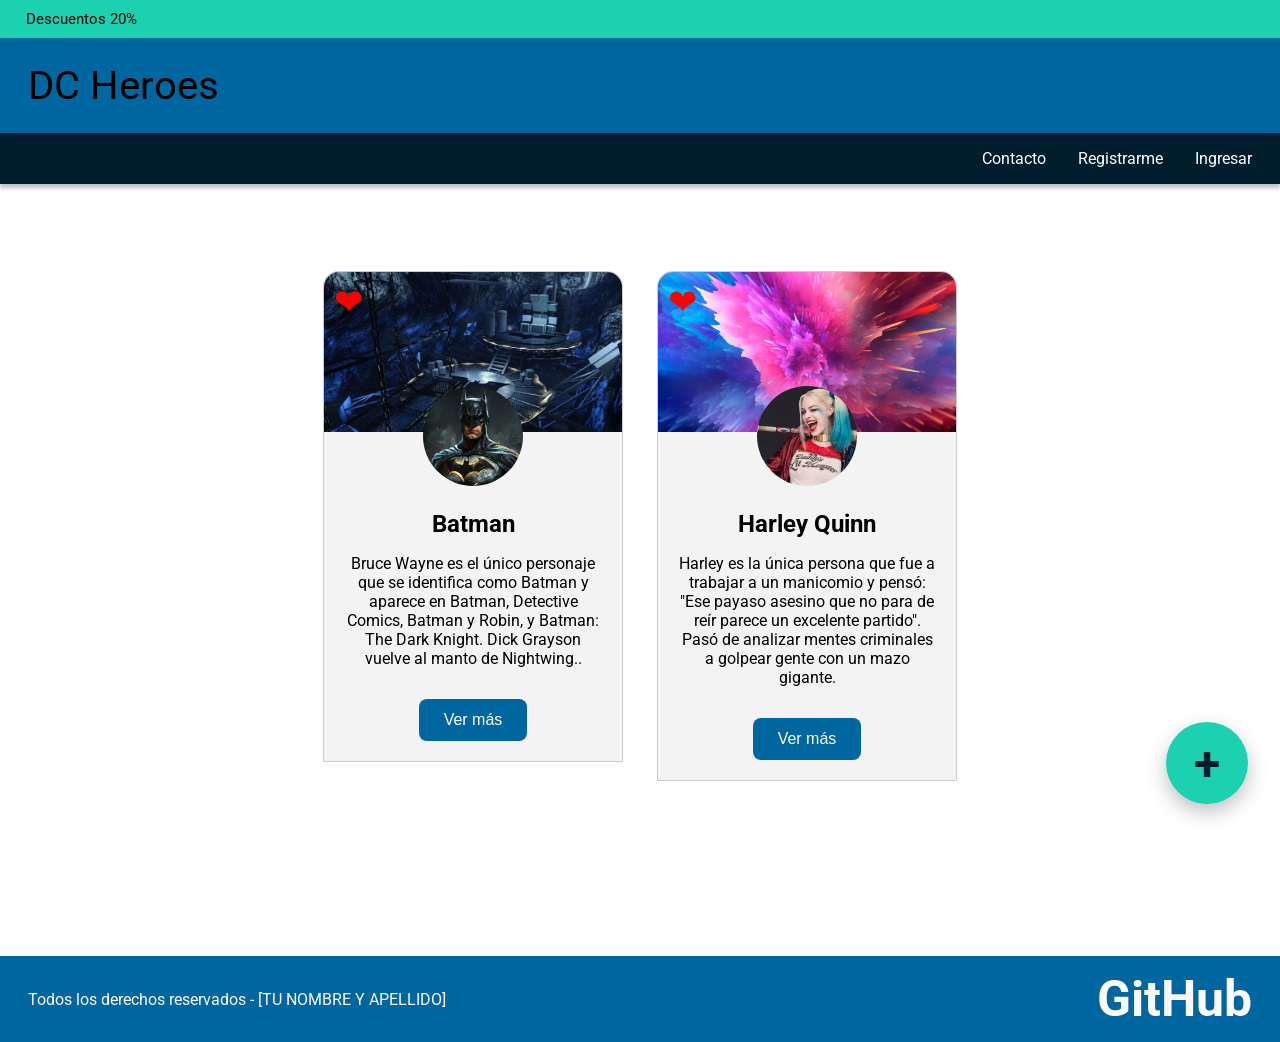
==== index.html @ 8b88027b "feat: agregar estructura semantica en formularios.html Closes #4" ====
<!doctype html>
<html lang="es">
  <head>
    <meta charset="UTF-8" />
    <meta name="viewport" content="width=device-width, initial-scale=1.0" />
    <title>DC Heroes — Home | Programación II</title>
    <link rel="preconnect" href="https://fonts.googleapis.com" />
    <link rel="preconnect" href="https://fonts.gstatic.com" crossorigin />
    <link
      href="https://fonts.googleapis.com/css2?family=Roboto:wght@400;700&display=swap"
      rel="stylesheet"
    />
    <link rel="stylesheet" href="css/hub.css" />
  </head>
  <body>
    <div class="top-bar">Descuentos 20%</div>
    <header class="brand-header">
      <h1>DC Heroes</h1>
    </header>
    <nav class="main-nav" aria-label="Principal">
      <a href="#">Contacto</a>
      <a href="#">Registrarme</a>
      <a href="#">Ingresar</a>
    </nav>
    <main class="page-main">
      <section class="cards">
       <article class="hero-card">
        <span class="heart">❤</span>
        <img class="card-bg" src="img/fondobatman.png" alt="Fondo de Batman" />
        <img class="avatar" src="img/logobatman.png" alt="Avatar de Batman" />
        <h2>Batman</h2>
        <p>Bruce Wayne es el único personaje que se identifica como Batman y aparece en Batman, Detective Comics, Batman y Robin, y Batman: The Dark Knight. Dick Grayson vuelve al manto de Nightwing..
        </p>
        <button>Ver más</button>
      </article>

       <article class="hero-card">
        <span class="heart">❤</span>
        <img class="card-bg" src="img/fondoharley.jpg" alt="Fondo de Harley Quinn" />
        <img class="avatar" src="img/logoharley.jpg" alt="Avatar de Harley Quinn" />
        <h2>Harley Quinn</h2>
        <p>Harley es la única persona que fue a trabajar a un manicomio y pensó: "Ese payaso asesino que no para de reír parece un excelente partido". Pasó de analizar mentes criminales a golpear gente con un mazo gigante.
        </p>
        <button>Ver más</button>
       </article>
      </section>
    </main>
    <footer class="site-footer">
      <p>Todos los derechos reservados - [TU NOMBRE Y APELLIDO]</p>
      <a href="https://github.com/" class="footer-github">GitHub</a>
    </footer>
    <a class="fab-plus" href="formularios.html" aria-label="Ir al formulario Añadí tu super">+</a>
  </body>
</html>
---- css/hub.css ----
/* Pantalla Home (referencia visual). No forma parte de la autocalificación. */
*,
*::before,
*::after {
  box-sizing: border-box;
}

body {
  margin: 0;
  min-height: 100vh;
  font-family: "Roboto", system-ui, sans-serif;
  background: #fff;
  color: #000;
}

a {
  color: inherit;
  text-decoration: none;
}

.top-bar {
  background: #1cd1b0;
  padding: 10px 26px;
  font-size: 15px;
}

.brand-header {
  background: #00669f;
  box-shadow: 0 10px 7px rgba(0, 0, 0, 0.25);
  padding: 24px 28px;
}

.brand-header h1 {
  margin: 0;
  font-size: 40px;
  font-weight: 400;
}

.main-nav {
  background: #001d2d;
  box-shadow: 0 4px 4px rgba(0, 0, 0, 0.25);
  display: flex;
  justify-content: flex-end;
  gap: 32px;
  padding: 16px 28px;
  color: #fff;
  font-size: 16px;
}

.page-main {
  min-height: calc(100vh - 38px - 100px - 51px - 51px);
  padding: 32px 28px 120px;
}

.hub-note {
  max-width: 640px;
  line-height: 1.5;
}

.site-footer {
  background: #00669f;
  box-shadow: 0 4px 4px rgba(0, 0, 0, 0.25);
  color: #fff9f9;
  display: flex;
  align-items: center;
  justify-content: space-between;
  gap: 16px;
  padding: 14px 28px;
  font-size: 16px;
}

.footer-github {
  font-weight: 700;
  font-size: 50px;
  text-decoration: none;
  
}

.footer-github:hover {
  text-decoration: underline;
}

.fab-plus {
  position: fixed;
  right: 32px;
  bottom: 96px;
  width: 82px;
  height: 82px;
  border-radius: 50%;
  background: #1cd1b0;
  color: #001d2d;
  font-size: 48px;
  font-weight: 700;
  display: flex;
  align-items: center;
  justify-content: center;
  box-shadow: 0 8px 20px rgba(0, 0, 0, 0.25);
}

.fab-plus:focus-visible {
  outline: 3px solid #00669f;
  outline-offset: 3px;
}

.cards {
  width: 100%;
  max-width: 760px;
  margin: 40px auto;
  text-align: center;
}

.hero-card {
  background-color: #f3f3f3;
  display: inline-block;
  width: 300px;
  margin: 15px;
  padding: 20px;
  border-radius: 15px 15px 0 0;
  border: 1px solid #ccc;
  vertical-align: top;
  position: relative;
}

.card-bg {
  width: calc(100% + 40px);
  margin-left: -20px;
  margin-top: -20px;
  height: 160px;
  object-fit: cover;
  border-top-left-radius: 15px;
  border-top-right-radius: 15px;
}

.avatar {
  width: 100px;
  height: 100px;
  border-radius: 50%;
  object-fit: cover;
  margin-bottom: 10px;
  margin-top: -50px;
}

.hero-card h2 {
  margin: 10px 0;
}

.hero-card p {
  min-height: 90px;
}

.hero-card button {
  margin-top: 15px;
  padding: 12px 25px;
  border: none;
  background-color: #00669f;
  color: white;
  font-size: 16px;
  border-radius: 8px;
}

.heart {
  position: absolute;
  top: 10px;
  left: 10px;
  color: red;
  font-size: 35px;
}
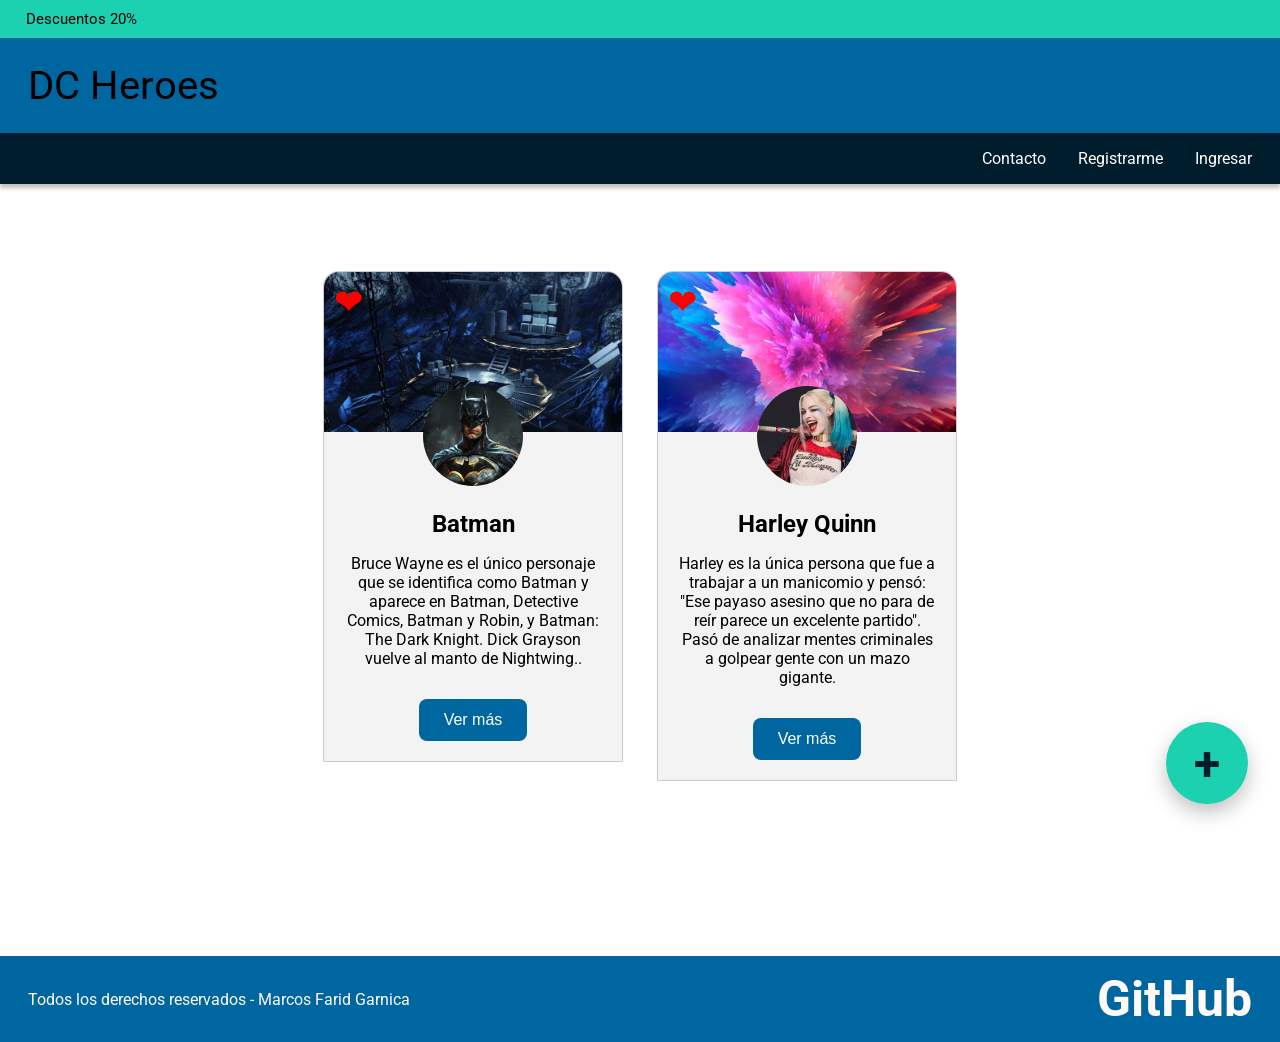
==== commit 74b039d5: "feat: implementar formulario accesible con metodo POST Closes #5" ====
--- a/index.html
+++ b/index.html
@@ -32,7 +32,7 @@
         <p>Bruce Wayne es el único personaje que se identifica como Batman y aparece en Batman, Detective Comics, Batman y Robin, y Batman: The Dark Knight. Dick Grayson vuelve al manto de Nightwing..
         </p>
         <button>Ver más</button>
-      </article>
+       </article>
 
        <article class="hero-card">
         <span class="heart">❤</span>
@@ -46,7 +46,7 @@
       </section>
     </main>
     <footer class="site-footer">
-      <p>Todos los derechos reservados - [TU NOMBRE Y APELLIDO]</p>
+      <p>Todos los derechos reservados - Marcos Farid Garnica</p>
       <a href="https://github.com/" class="footer-github">GitHub</a>
     </footer>
     <a class="fab-plus" href="formularios.html" aria-label="Ir al formulario Añadí tu super">+</a>
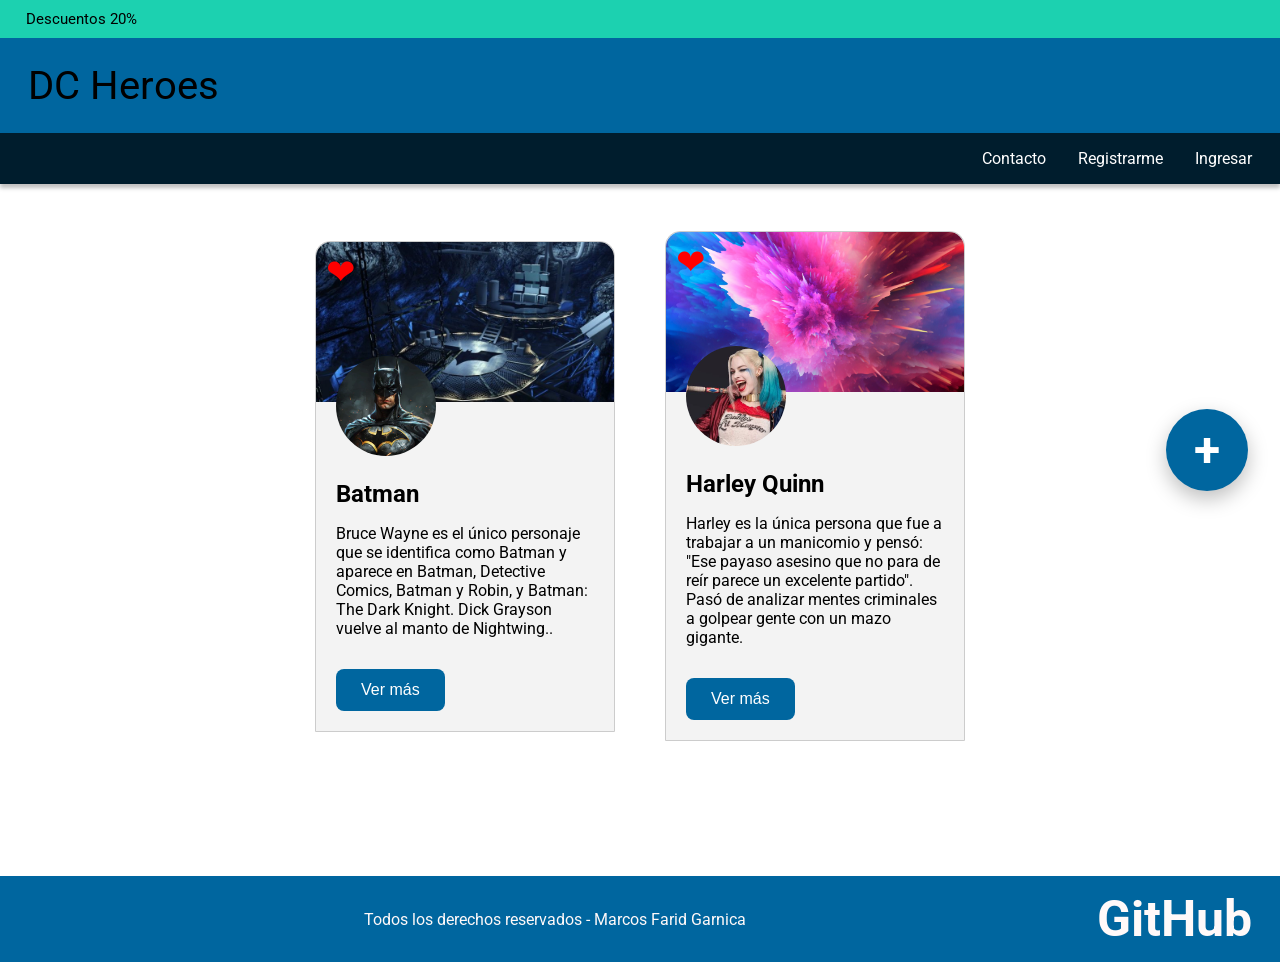
==== commit d622fd19: "style: finalizar fidelidad visual y navegacion desde home Closes #12" ====
--- a/index.html
+++ b/index.html
@@ -49,6 +49,8 @@
       <p>Todos los derechos reservados - Marcos Farid Garnica</p>
       <a href="https://github.com/" class="footer-github">GitHub</a>
     </footer>
+
     <a class="fab-plus" href="formularios.html" aria-label="Ir al formulario Añadí tu super">+</a>
+    
   </body>
 </html>
--- a/css/hub.css
+++ b/css/hub.css
@@ -83,17 +83,20 @@
 .fab-plus {
   position: fixed;
   right: 32px;
-  bottom: 96px;
+  top: 50%;
+  transform: translateY(-50%); 
   width: 82px;
   height: 82px;
   border-radius: 50%;
-  background: #1cd1b0;
-  color: #001d2d;
+  background: #00669f;
+  color: #fff;
   font-size: 48px;
   font-weight: 700;
+
   display: flex;
   align-items: center;
   justify-content: center;
+
   box-shadow: 0 8px 20px rgba(0, 0, 0, 0.25);
 }
 
@@ -103,10 +106,10 @@
 }
 
 .cards {
-  width: 100%;
-  max-width: 760px;
-  margin: 40px auto;
-  text-align: center;
+  display: flex;
+  justify-content: center;
+  align-items: center; 
+  gap: 20px;
 }
 
 .hero-card {
@@ -165,3 +168,11 @@
   color: red;
   font-size: 35px;
 }
+
+.site-footer p {
+  flex: 1;
+  text-align: center;
+  margin: 0;
+}
+
+
